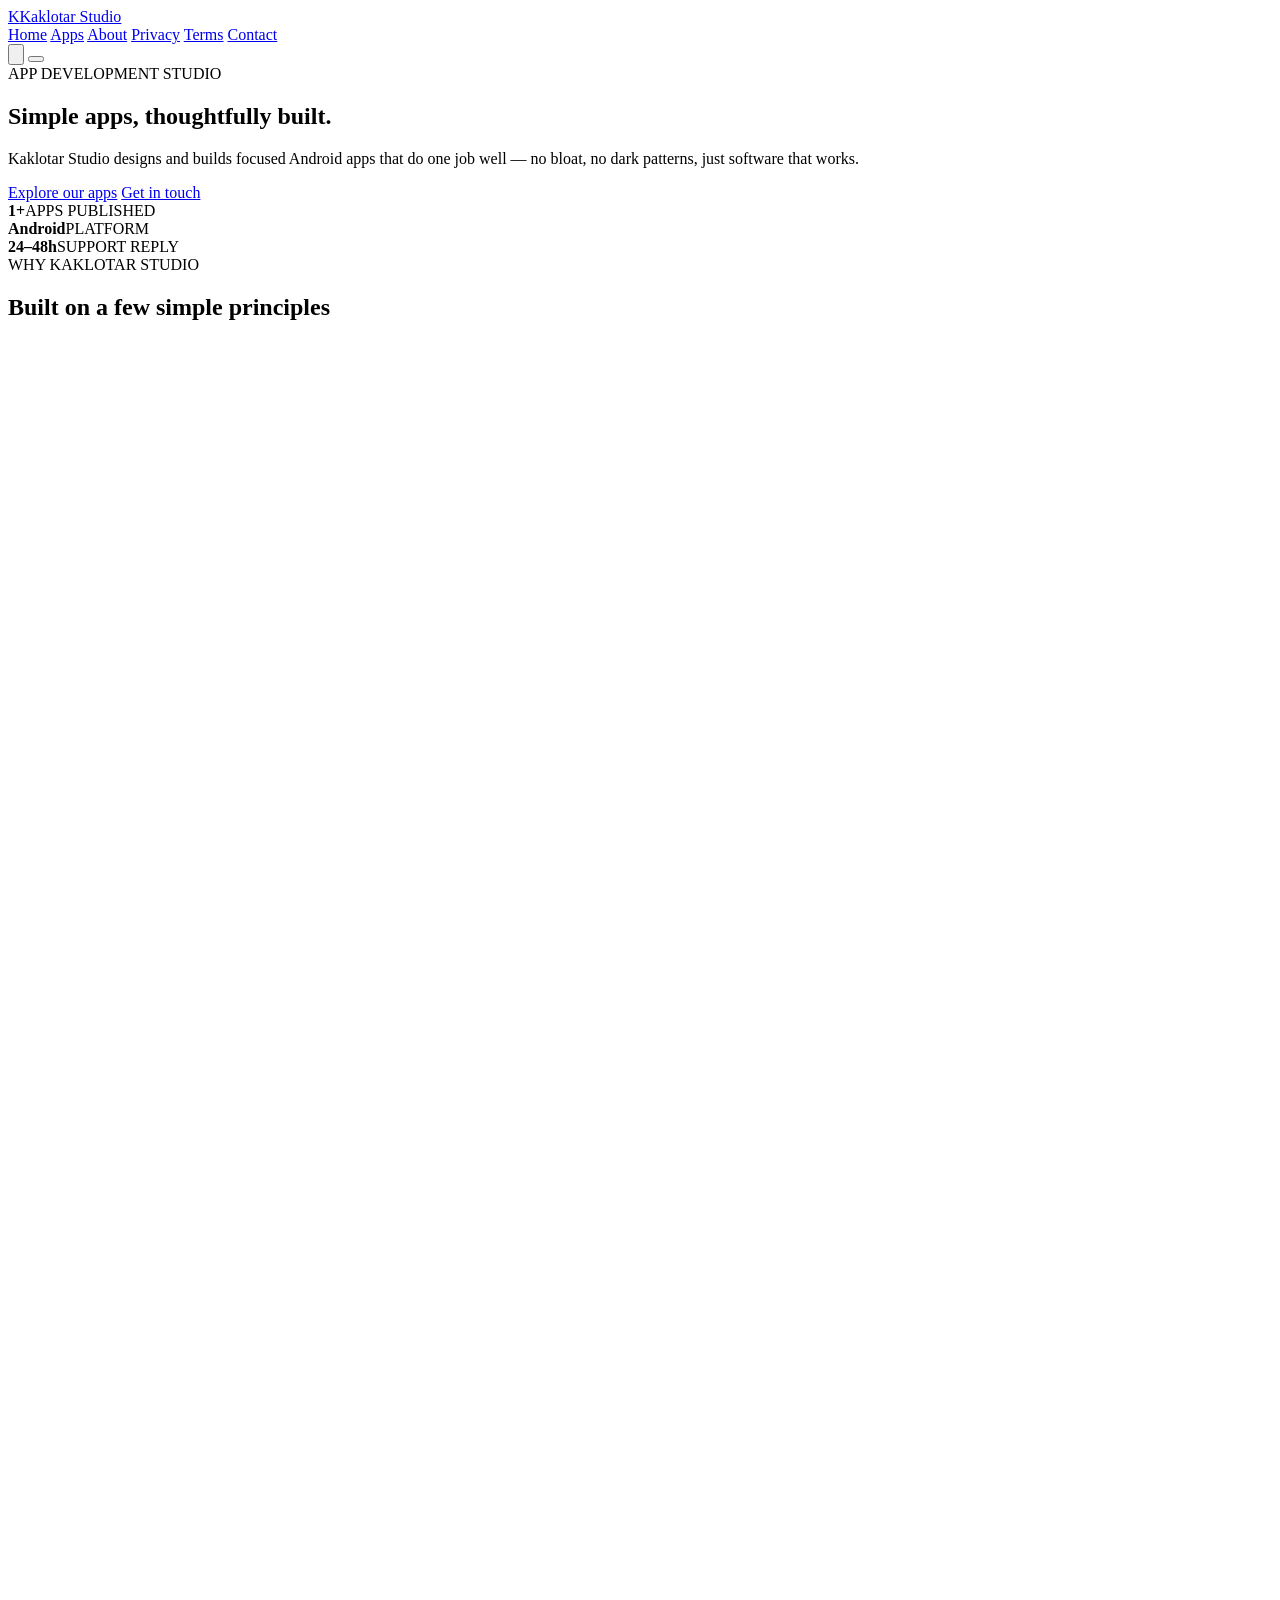
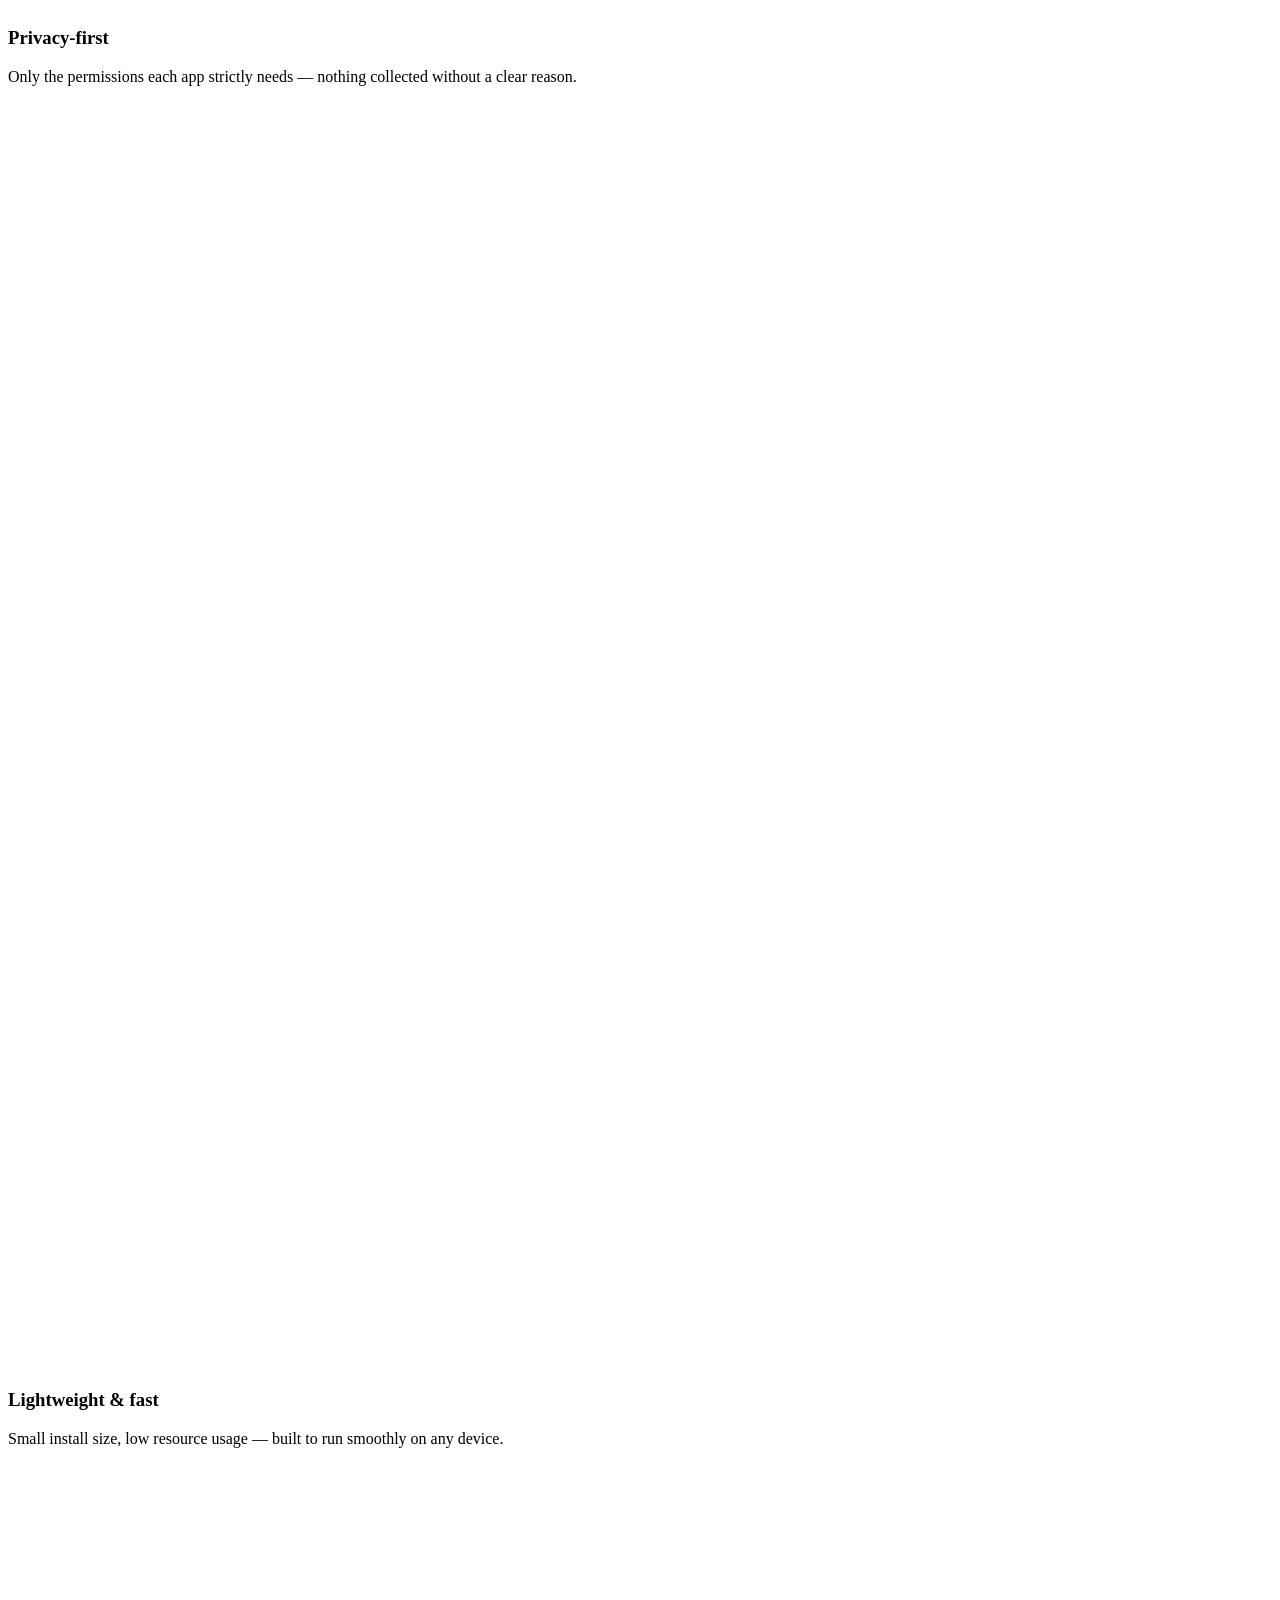
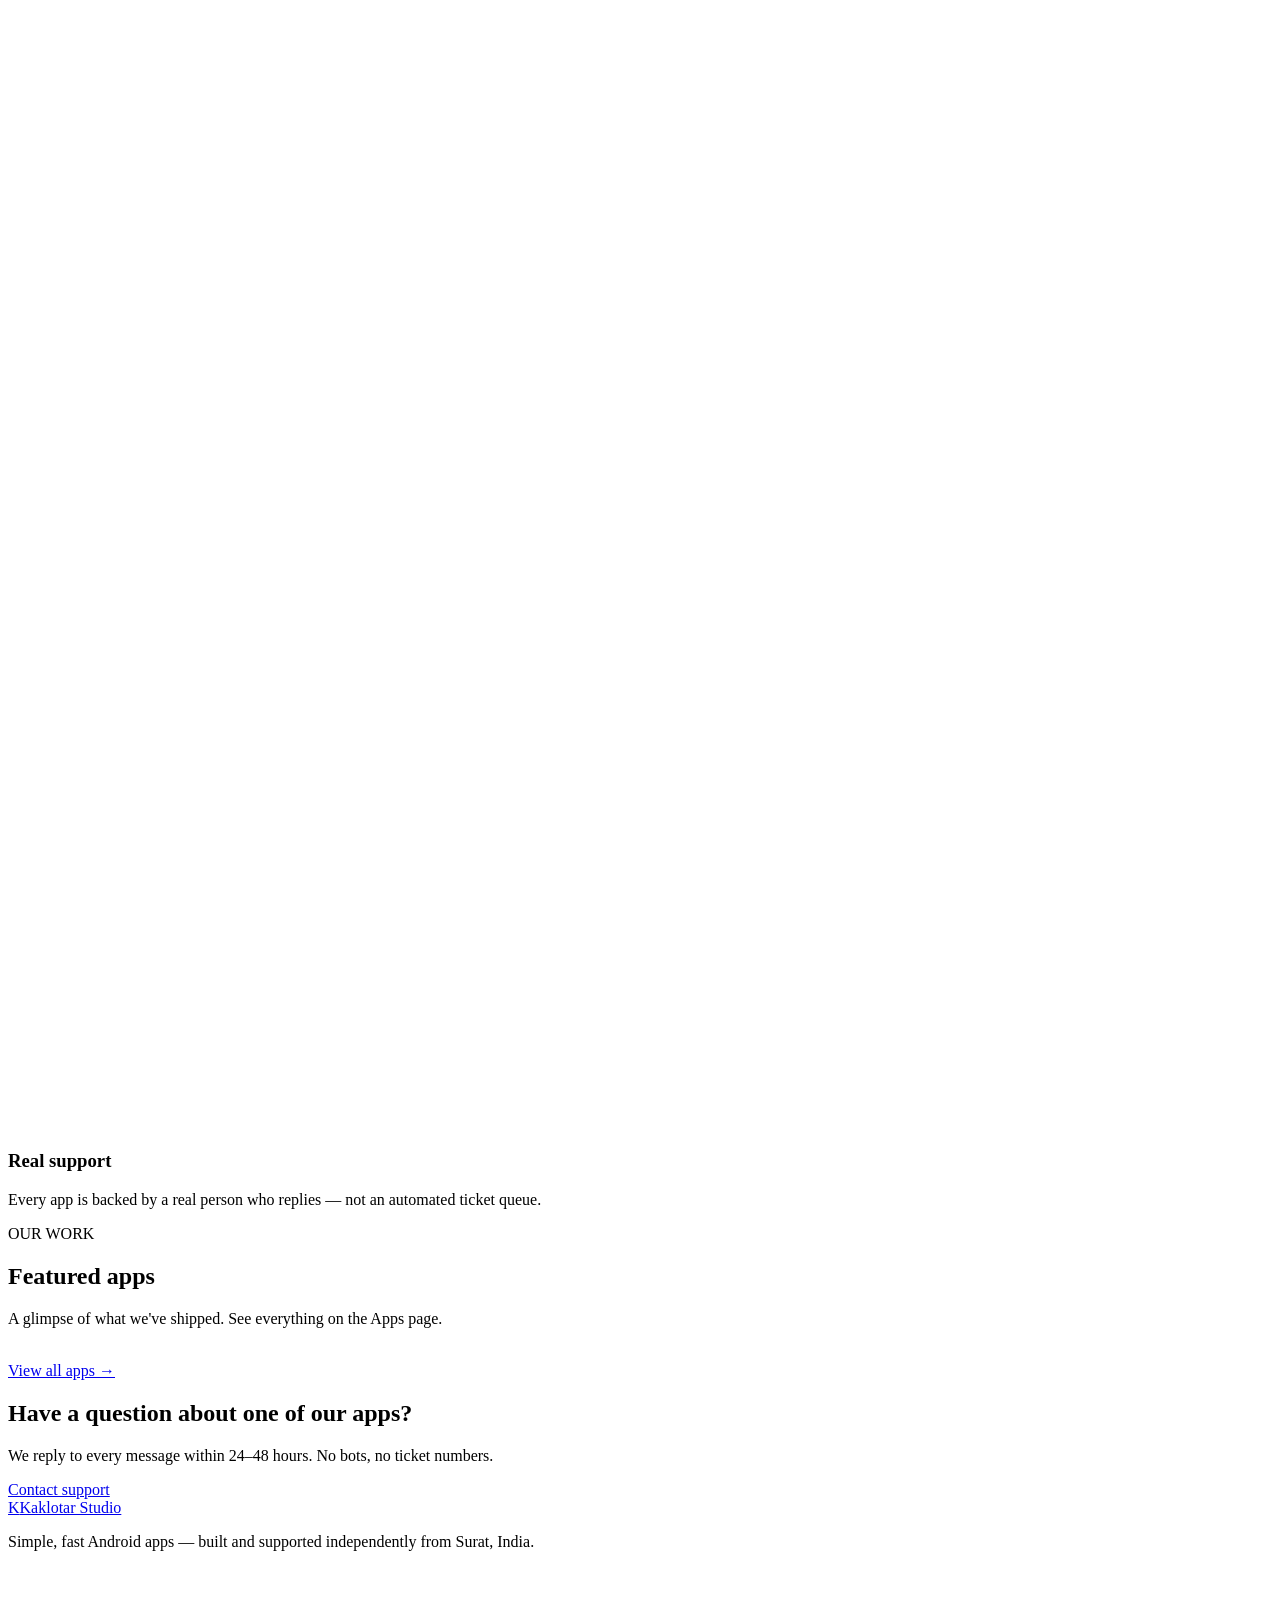
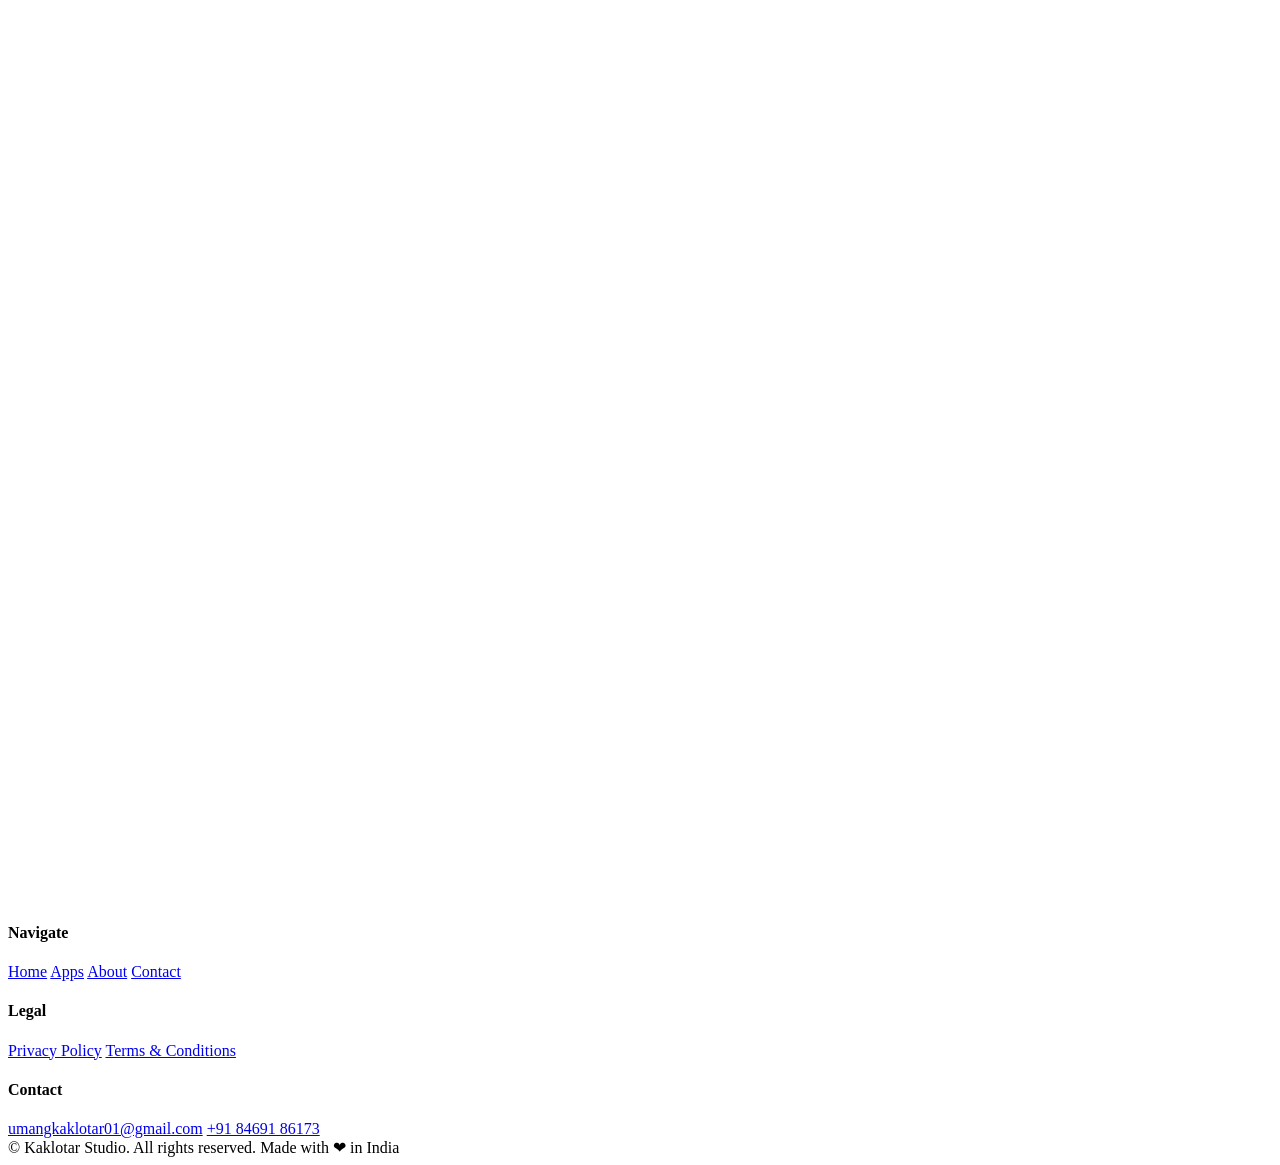
==== index.html @ 597c8db9 "Add files via upload" ====
<!DOCTYPE html>
<html lang="en">
<head>
<meta charset="UTF-8">
<meta name="viewport" content="width=device-width, initial-scale=1.0">

<!-- ===== SEO / meta ===== -->
<title>Kaklotar Studio — Simple apps, thoughtfully built</title>
<meta name="description" content="Kaklotar Studio builds simple, fast Android apps focused on doing one job well. Explore our apps on Google Play.">
<meta name="theme-color" content="#0B0F17">
<link rel="canonical" href="https://umangkaklotar.github.io/">

<!-- Open Graph -->
<meta property="og:type" content="website">
<meta property="og:title" content="Kaklotar Studio — Simple apps, thoughtfully built">
<meta property="og:description" content="We build simple, fast Android apps focused on doing one job well.">
<meta property="og:url" content="https://umangkaklotar.github.io/">
<meta name="twitter:card" content="summary">

<link rel="icon" type="image/svg+xml" href="assets/img/favicon.svg">

<link rel="preconnect" href="https://fonts.googleapis.com">
<link href="https://fonts.googleapis.com/css2?family=Sora:wght@600;700&family=Inter:wght@400;500;600&family=JetBrains+Mono:wght@400;500&display=swap" rel="stylesheet">
<link rel="stylesheet" href="assets/css/style.css">
</head>
<body>

<!-- ============ HEADER (same block on every page) ============ -->
<header class="site-header">
  <div class="nav-inner">
    <a class="brand" href="index.html"><span class="mark">K</span>Kaklotar Studio</a>
    <nav id="primary-nav">
      <a href="index.html">Home</a>
      <a href="apps.html">Apps</a>
      <a href="about.html">About</a>
      <a href="privacy.html">Privacy</a>
      <a href="terms.html">Terms</a>
      <a href="contact.html">Contact</a>
    </nav>
    <div class="nav-actions">
      <button class="theme-toggle" onclick="toggleTheme()" aria-label="Toggle dark/light theme">
        <svg viewBox="0 0 24 24" fill="none" stroke-width="1.6"><path d="M12 3v2M12 19v2M4.2 4.2l1.4 1.4M18.4 18.4l1.4 1.4M3 12h2M19 12h2M4.2 19.8l1.4-1.4M18.4 5.6l1.4-1.4" stroke-linecap="round"/><circle cx="12" cy="12" r="4.2"/></svg>
      </button>
      <button id="hamburger" onclick="toggleMobileNav()" aria-label="Menu"><span></span><span></span><span></span></button>
    </div>
  </div>
</header>

<!-- ============ HERO ============ -->
<section class="hero wrap">
  <div class="eyebrow">APP DEVELOPMENT STUDIO</div>
  <h1>Simple apps, <span class="accent">thoughtfully built</span>.</h1>
  <p class="lead">Kaklotar Studio designs and builds focused Android apps that do one job well — no bloat, no dark patterns, just software that works.</p>
  <div class="hero-actions">
    <a href="apps.html" class="btn primary">Explore our apps</a>
    <a href="contact.html" class="btn ghost">Get in touch</a>
  </div>
  <div class="hero-stats">
    <div class="stat"><b>1+</b><span>APPS PUBLISHED</span></div>
    <div class="stat"><b>Android</b><span>PLATFORM</span></div>
    <div class="stat"><b>24–48h</b><span>SUPPORT REPLY</span></div>
  </div>
</section>

<!-- ============ HIGHLIGHTS ============ -->
<section class="section-alt">
  <div class="wrap">
    <div class="section-head">
      <span class="eyebrow">WHY KAKLOTAR STUDIO</span>
      <h2 class="reveal">Built on a few simple principles</h2>
    </div>
    <div class="grid-3">
      <div class="feature-card reveal">
        <div class="feature-icon"><svg viewBox="0 0 24 24" fill="none"><path d="M12 3l7 3v5c0 4.5-3 8-7 10-4-2-7-5.5-7-10V6l7-3z" stroke-linejoin="round"/></svg></div>
        <h3>Privacy-first</h3>
        <p>Only the permissions each app strictly needs — nothing collected without a clear reason.</p>
      </div>
      <div class="feature-card reveal d1">
        <div class="feature-icon"><svg viewBox="0 0 24 24" fill="none"><path d="M13 2L4 14h6l-1 8 9-12h-6l1-8z" stroke-linejoin="round"/></svg></div>
        <h3>Lightweight & fast</h3>
        <p>Small install size, low resource usage — built to run smoothly on any device.</p>
      </div>
      <div class="feature-card reveal d2">
        <div class="feature-icon"><svg viewBox="0 0 24 24" fill="none"><path d="M21 11.5a8.5 8.5 0 1 1-3.8-7.1M21 4v6h-6" stroke-linecap="round" stroke-linejoin="round"/></svg></div>
        <h3>Real support</h3>
        <p>Every app is backed by a real person who replies — not an automated ticket queue.</p>
      </div>
    </div>
  </div>
</section>

<!-- ============ FEATURED APPS ============ -->
<section class="wrap">
  <div class="section-head">
    <span class="eyebrow">OUR WORK</span>
    <h2 class="reveal">Featured apps</h2>
    <p class="reveal">A glimpse of what we've shipped. See everything on the Apps page.</p>
  </div>
  <div class="grid-3" id="featured-apps"></div>
  <div style="margin-top:34px;">
    <a href="apps.html" class="btn ghost">View all apps →</a>
  </div>
</section>

<!-- ============ CTA ============ -->
<section class="wrap">
  <div class="cta-banner reveal">
    <h2>Have a question about one of our apps?</h2>
    <p>We reply to every message within 24–48 hours. No bots, no ticket numbers.</p>
    <a href="contact.html" class="btn primary">Contact support</a>
  </div>
</section>

<!-- ============ FOOTER (same block on every page) ============ -->
<footer class="site-footer">
  <div class="wrap">
    <div class="footer-grid">
      <div class="footer-brand">
        <a class="brand" href="index.html"><span class="mark">K</span>Kaklotar Studio</a>
        <p>Simple, fast Android apps — built and supported independently from Surat, India.</p>
        <div class="social-row">
          <a href="https://github.com/umangkaklotar" target="_blank" rel="noopener" aria-label="GitHub"><svg viewBox="0 0 24 24" fill="none" stroke-width="1.6"><path d="M9 19c-4.3 1.4-4.3-2.5-6-3m12 5v-3.5c0-1 .1-1.4-.5-2 2.8-.3 5.5-1.4 5.5-6a4.6 4.6 0 0 0-1.3-3.2 4.2 4.2 0 0 0-.1-3.2s-1.1-.3-3.5 1.3a12.3 12.3 0 0 0-6.4 0C6.3 2.8 5.2 3.1 5.2 3.1a4.2 4.2 0 0 0-.1 3.2A4.6 4.6 0 0 0 3.8 9.5c0 4.6 2.7 5.7 5.5 6-.6.6-.6 1.2-.5 2V21"/></svg></a>
          <a href="mailto:umangkaklotar01@gmail.com" aria-label="Email"><svg viewBox="0 0 24 24" fill="none" stroke-width="1.6"><path d="M4 4h16v16H4z"/><path d="M4 6l8 7 8-7"/></svg></a>
        </div>
      </div>
      <div class="footer-col">
        <h4>Navigate</h4>
        <a href="index.html">Home</a>
        <a href="apps.html">Apps</a>
        <a href="about.html">About</a>
        <a href="contact.html">Contact</a>
      </div>
      <div class="footer-col">
        <h4>Legal</h4>
        <a href="privacy.html">Privacy Policy</a>
        <a href="terms.html">Terms & Conditions</a>
      </div>
      <div class="footer-col">
        <h4>Contact</h4>
        <a href="mailto:umangkaklotar01@gmail.com">umangkaklotar01@gmail.com</a>
        <a href="tel:+918469186173">+91 84691 86173</a>
      </div>
    </div>
    <div class="footer-bottom">
      <span>© <span id="footer-year"></span> Kaklotar Studio. All rights reserved.</span>
      <span>Made with <span class="made-with">❤</span> in India</span>
    </div>
  </div>
</footer>

<script src="assets/js/apps-data.js"></script>
<script src="assets/js/render-apps.js"></script>
<script src="assets/js/main.js"></script>
<script>renderApps("featured-apps", { featuredOnly: true, limit: 3 });</script>
</body>
</html>
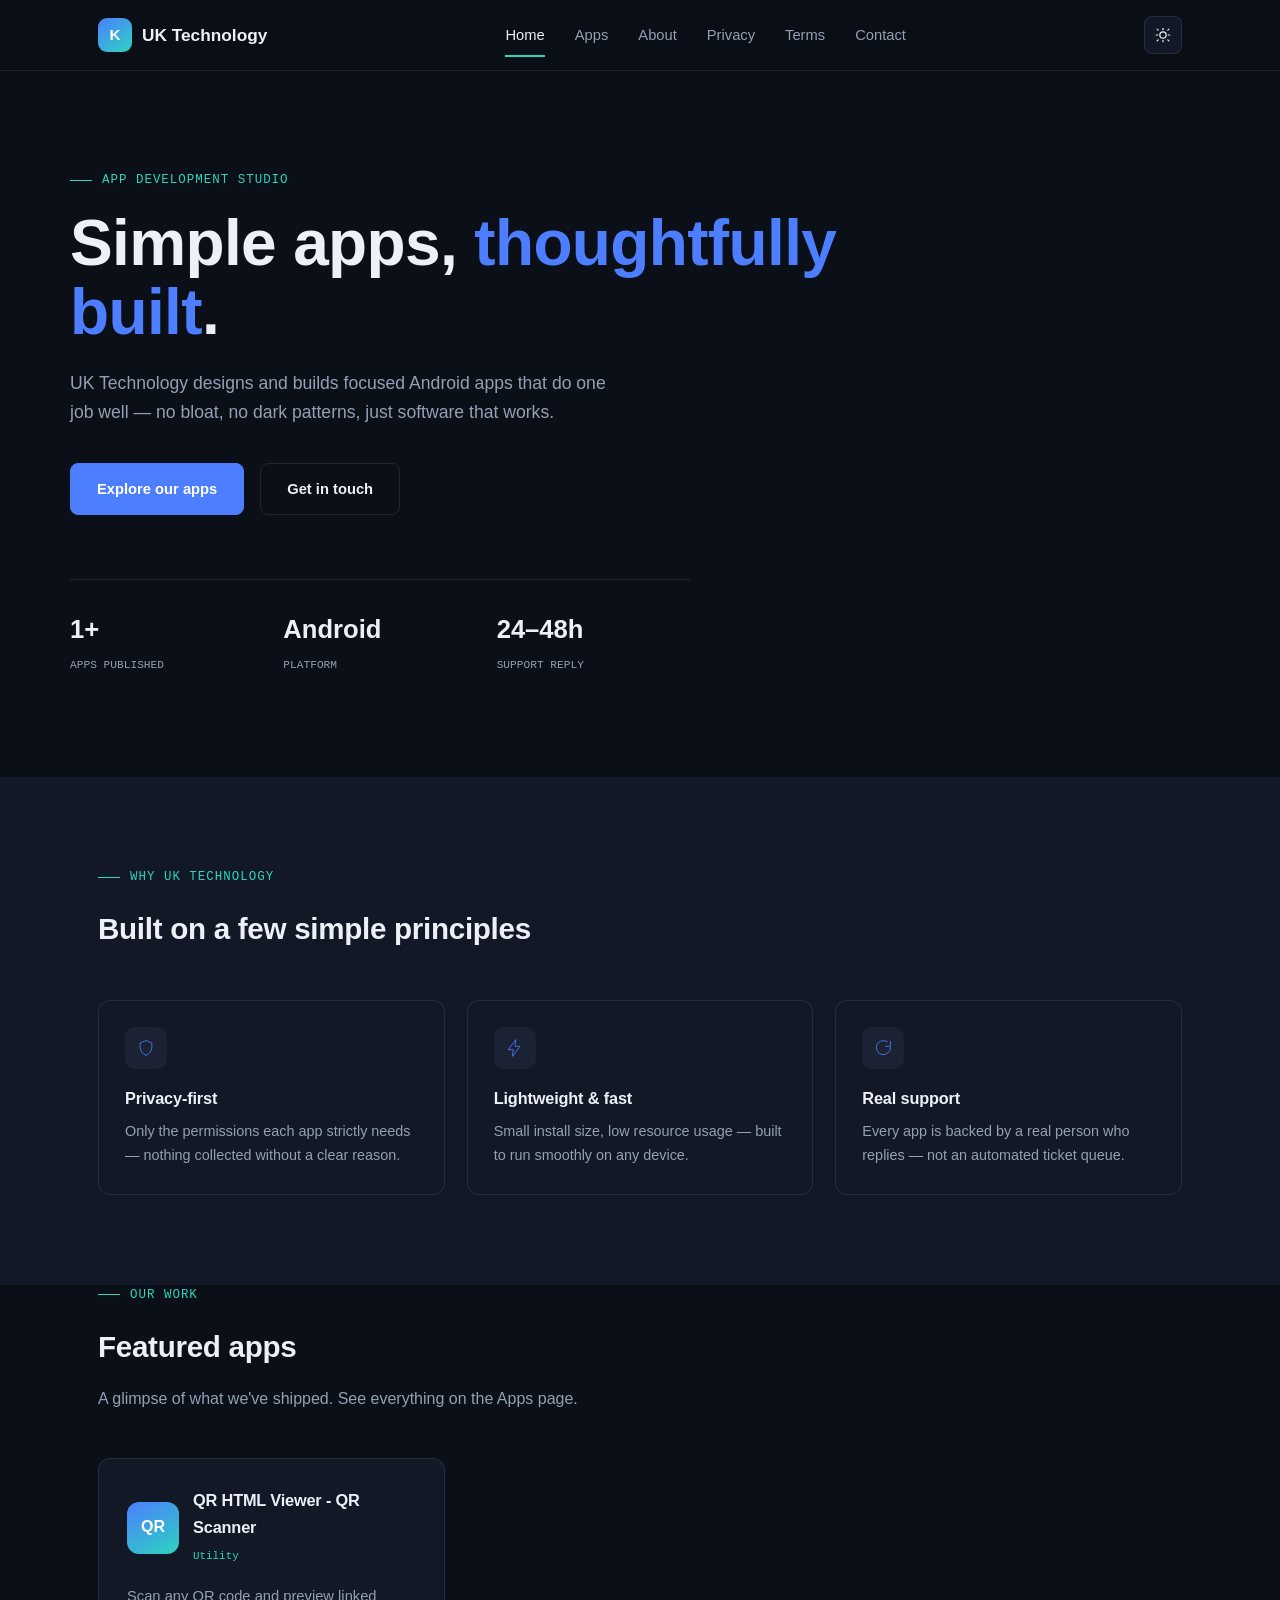
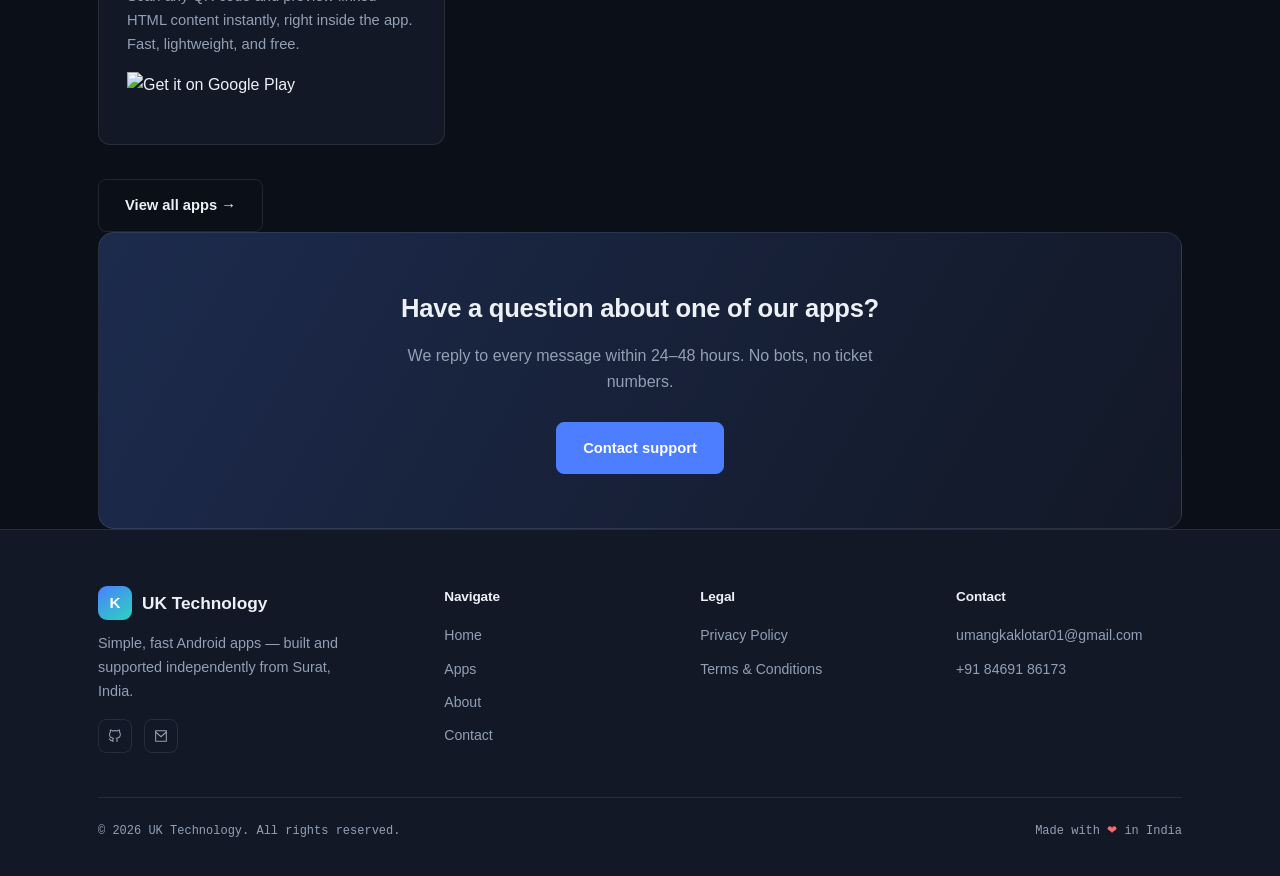
==== commit 08d5388b: "Rebrand project to UK Technology Updated all instances of "Kaklotar Studio" to "UK Technology" acros" ====
--- a/index.html
+++ b/index.html
@@ -5,14 +5,14 @@
 <meta name="viewport" content="width=device-width, initial-scale=1.0">
 
 <!-- ===== SEO / meta ===== -->
-<title>Kaklotar Studio — Simple apps, thoughtfully built</title>
-<meta name="description" content="Kaklotar Studio builds simple, fast Android apps focused on doing one job well. Explore our apps on Google Play.">
+<title>UK Technology — Simple apps, thoughtfully built</title>
+<meta name="description" content="UK Technology builds simple, fast Android apps focused on doing one job well. Explore our apps on Google Play.">
 <meta name="theme-color" content="#0B0F17">
 <link rel="canonical" href="https://umangkaklotar.github.io/">
 
 <!-- Open Graph -->
 <meta property="og:type" content="website">
-<meta property="og:title" content="Kaklotar Studio — Simple apps, thoughtfully built">
+<meta property="og:title" content="UK Technology — Simple apps, thoughtfully built">
 <meta property="og:description" content="We build simple, fast Android apps focused on doing one job well.">
 <meta property="og:url" content="https://umangkaklotar.github.io/">
 <meta name="twitter:card" content="summary">
@@ -28,7 +28,7 @@
 <!-- ============ HEADER (same block on every page) ============ -->
 <header class="site-header">
   <div class="nav-inner">
-    <a class="brand" href="index.html"><span class="mark">K</span>Kaklotar Studio</a>
+    <a class="brand" href="index.html"><span class="mark">K</span>UK Technology</a>
     <nav id="primary-nav">
       <a href="index.html">Home</a>
       <a href="apps.html">Apps</a>
@@ -50,7 +50,7 @@
 <section class="hero wrap">
   <div class="eyebrow">APP DEVELOPMENT STUDIO</div>
   <h1>Simple apps, <span class="accent">thoughtfully built</span>.</h1>
-  <p class="lead">Kaklotar Studio designs and builds focused Android apps that do one job well — no bloat, no dark patterns, just software that works.</p>
+  <p class="lead">UK Technology designs and builds focused Android apps that do one job well — no bloat, no dark patterns, just software that works.</p>
   <div class="hero-actions">
     <a href="apps.html" class="btn primary">Explore our apps</a>
     <a href="contact.html" class="btn ghost">Get in touch</a>
@@ -66,7 +66,7 @@
 <section class="section-alt">
   <div class="wrap">
     <div class="section-head">
-      <span class="eyebrow">WHY KAKLOTAR STUDIO</span>
+      <span class="eyebrow">WHY UK TECHNOLOGY</span>
       <h2 class="reveal">Built on a few simple principles</h2>
     </div>
     <div class="grid-3">
@@ -116,7 +116,7 @@
   <div class="wrap">
     <div class="footer-grid">
       <div class="footer-brand">
-        <a class="brand" href="index.html"><span class="mark">K</span>Kaklotar Studio</a>
+        <a class="brand" href="index.html"><span class="mark">K</span>UK Technology</a>
         <p>Simple, fast Android apps — built and supported independently from Surat, India.</p>
         <div class="social-row">
           <a href="https://github.com/umangkaklotar" target="_blank" rel="noopener" aria-label="GitHub"><svg viewBox="0 0 24 24" fill="none" stroke-width="1.6"><path d="M9 19c-4.3 1.4-4.3-2.5-6-3m12 5v-3.5c0-1 .1-1.4-.5-2 2.8-.3 5.5-1.4 5.5-6a4.6 4.6 0 0 0-1.3-3.2 4.2 4.2 0 0 0-.1-3.2s-1.1-.3-3.5 1.3a12.3 12.3 0 0 0-6.4 0C6.3 2.8 5.2 3.1 5.2 3.1a4.2 4.2 0 0 0-.1 3.2A4.6 4.6 0 0 0 3.8 9.5c0 4.6 2.7 5.7 5.5 6-.6.6-.6 1.2-.5 2V21"/></svg></a>
@@ -142,7 +142,7 @@
       </div>
     </div>
     <div class="footer-bottom">
-      <span>© <span id="footer-year"></span> Kaklotar Studio. All rights reserved.</span>
+      <span>© <span id="footer-year"></span> UK Technology. All rights reserved.</span>
       <span>Made with <span class="made-with">❤</span> in India</span>
     </div>
   </div>
--- a/assets/css/style.css
+++ b/assets/css/style.css
@@ -0,0 +1,270 @@
+/* =========================================================================
+   UK TECHNOLOGY â€” SHARED STYLESHEET
+   -------------------------------------------------------------------------
+   Sections in this file:
+   1. Theme tokens (dark default + light override)
+   2. Reset & base
+   3. Layout helpers
+   4. Header / navigation
+   5. Buttons & badges
+   6. Hero
+   7. Cards (apps, features, contact)
+   8. Sections generic (about, privacy, terms)
+   9. Forms
+   10. Footer
+   11. Scroll reveal + utilities
+   12. Responsive
+   ========================================================================= */
+
+/* ---------- 1. THEME TOKENS ---------- */
+:root,
+[data-theme="dark"] {
+  --bg: #0B0F17;
+  --surface: #121826;
+  --surface-2: #1A2233;
+  --border: rgba(255, 255, 255, 0.09);
+  --text: #EDF1F7;
+  --muted: #93A0B4;
+  --primary: #4C7EFF;
+  --primary-strong: #6E97FF;
+  --accent: #2DD4BF;
+  --success: #2DD4BF;
+  --danger: #FF6B6B;
+  --shadow: 0 20px 40px -20px rgba(0, 0, 0, 0.6);
+}
+
+[data-theme="light"] {
+  --bg: #FFFFFF;
+  --surface: #F5F7FB;
+  --surface-2: #ECF0F6;
+  --border: rgba(15, 23, 42, 0.09);
+  --text: #10131A;
+  --muted: #5B6472;
+  --primary: #2F5FE0;
+  --primary-strong: #244CBB;
+  --accent: #0EA394;
+  --success: #0EA394;
+  --danger: #E0453B;
+  --shadow: 0 20px 40px -24px rgba(15, 23, 42, 0.18);
+}
+
+/* ---------- 2. RESET & BASE ---------- */
+* { box-sizing: border-box; margin: 0; padding: 0; }
+html { scroll-behavior: smooth; }
+body {
+  background: var(--bg);
+  color: var(--text);
+  font-family: 'Inter', sans-serif;
+  line-height: 1.65;
+  transition: background .25s ease, color .25s ease;
+  overflow-x: hidden;
+}
+a { color: inherit; text-decoration: none; }
+ul { list-style: none; }
+img { display: block; max-width: 100%; }
+h1, h2, h3, h4 { font-family: 'Sora', sans-serif; font-weight: 600; letter-spacing: -0.01em; }
+::selection { background: var(--accent); color: #06110E; }
+.mono { font-family: 'JetBrains Mono', monospace; }
+.muted { color: var(--muted); }
+
+/* ---------- 3. LAYOUT HELPERS ---------- */
+.wrap { max-width: 1140px; margin: 0 auto; padding: 0 28px; }
+.page-hero { padding: 150px 0 60px; }
+.page-hero h1 { font-size: clamp(2rem, 5vw, 3rem); max-width: 760px; }
+.page-hero p { margin-top: 16px; color: var(--muted); max-width: 620px; font-size: 1.05rem; }
+section { padding: 90px 0; }
+.section-alt { background: var(--surface); }
+.section-head { max-width: 620px; margin-bottom: 46px; }
+.eyebrow {
+  font-family: 'JetBrains Mono', monospace; font-size: 0.78rem; color: var(--accent);
+  letter-spacing: 0.08em; display: flex; align-items: center; gap: 10px; margin-bottom: 18px;
+}
+.eyebrow::before { content: ''; width: 22px; height: 1px; background: var(--accent); }
+.section-head h2 { font-size: 1.85rem; }
+.section-head p { margin-top: 14px; color: var(--muted); }
+.grid-2 { display: grid; grid-template-columns: 1fr 1fr; gap: 22px; }
+.grid-3 { display: grid; grid-template-columns: repeat(3, 1fr); gap: 22px; }
+
+/* ---------- 4. HEADER / NAV ---------- */
+header.site-header {
+  position: fixed; top: 0; left: 0; right: 0; z-index: 100;
+  backdrop-filter: blur(12px);
+  background: color-mix(in srgb, var(--bg) 78%, transparent);
+  border-bottom: 1px solid var(--border);
+}
+.nav-inner {
+  max-width: 1140px; margin: 0 auto; padding: 16px 28px;
+  display: flex; align-items: center; justify-content: space-between; gap: 20px;
+}
+.brand { display: flex; align-items: center; gap: 10px; font-family: 'Sora', sans-serif; font-weight: 700; font-size: 1.08rem; }
+.brand .mark {
+  width: 34px; height: 34px; border-radius: 9px;
+  background: linear-gradient(145deg, var(--primary), var(--accent));
+  color: #fff; display: flex; align-items: center; justify-content: center;
+  font-family: 'Sora', sans-serif; font-weight: 700; font-size: 0.95rem;
+}
+nav#primary-nav { display: flex; align-items: center; gap: 30px; }
+nav#primary-nav a { font-size: 0.92rem; color: var(--muted); padding: 6px 0; position: relative; }
+nav#primary-nav a:hover, nav#primary-nav a.active { color: var(--text); }
+nav#primary-nav a.active::after {
+  content: ''; position: absolute; left: 0; right: 0; bottom: -4px; height: 2px; background: var(--accent);
+}
+.nav-actions { display: flex; align-items: center; gap: 14px; }
+
+.theme-toggle {
+  width: 38px; height: 38px; border-radius: 8px; border: 1px solid var(--border);
+  background: var(--surface); display: flex; align-items: center; justify-content: center; cursor: pointer;
+}
+.theme-toggle svg { width: 18px; height: 18px; stroke: var(--text); }
+
+#hamburger { display: none; flex-direction: column; gap: 5px; background: none; border: none; cursor: pointer; padding: 4px; }
+#hamburger span { width: 22px; height: 2px; background: var(--text); transition: transform .2s ease, opacity .2s ease; }
+#hamburger.active span:nth-child(1) { transform: translateY(7px) rotate(45deg); }
+#hamburger.active span:nth-child(2) { opacity: 0; }
+#hamburger.active span:nth-child(3) { transform: translateY(-7px) rotate(-45deg); }
+
+/* ---------- 5. BUTTONS & BADGES ---------- */
+.btn {
+  font-family: 'Inter', sans-serif; font-weight: 600; font-size: 0.92rem;
+  padding: 13px 26px; border-radius: 8px; display: inline-flex; align-items: center; gap: 10px;
+  border: 1px solid var(--border); transition: all .2s ease; cursor: pointer;
+}
+.btn.primary { background: var(--primary); color: #fff; border-color: var(--primary); }
+.btn.primary:hover { background: var(--primary-strong); }
+.btn.ghost { background: transparent; color: var(--text); }
+.btn.ghost:hover { border-color: var(--primary); color: var(--primary); }
+.btn.block { width: 100%; justify-content: center; }
+
+.play-badge img { height: 44px; }
+
+.tag {
+  font-family: 'JetBrains Mono', monospace; font-size: 0.7rem; color: var(--accent);
+  border: 1px solid var(--border); border-radius: 20px; padding: 3px 10px; display: inline-block;
+}
+
+/* ---------- 6. HERO ---------- */
+.hero { padding: 170px 0 100px; }
+.hero h1 { font-size: clamp(2.4rem, 5.8vw, 4rem); line-height: 1.08; max-width: 820px; }
+.hero h1 .accent { color: var(--primary); }
+.hero p.lead { margin-top: 22px; color: var(--muted); font-size: 1.1rem; max-width: 560px; }
+.hero-actions { margin-top: 36px; display: flex; gap: 16px; flex-wrap: wrap; }
+.hero-stats {
+  margin-top: 64px; display: grid; grid-template-columns: repeat(3, 1fr); gap: 20px;
+  border-top: 1px solid var(--border); padding-top: 28px; max-width: 620px;
+}
+.hero-stats .stat b { font-family: 'Sora', sans-serif; font-size: 1.6rem; display: block; }
+.hero-stats .stat span { font-family: 'JetBrains Mono', monospace; font-size: 0.7rem; color: var(--muted); }
+
+/* ---------- 7. CARDS ---------- */
+.card {
+  background: var(--surface); border: 1px solid var(--border); border-radius: 12px;
+  padding: 28px; transition: border-color .2s ease, transform .2s ease;
+}
+.card:hover { border-color: color-mix(in srgb, var(--primary) 50%, var(--border)); transform: translateY(-3px); }
+
+.app-card { background: var(--surface); border: 1px solid var(--border); border-radius: 12px; padding: 28px; display: flex; flex-direction: column; gap: 16px; transition: border-color .2s ease, transform .2s ease; }
+.app-card:hover { border-color: color-mix(in srgb, var(--primary) 50%, var(--border)); transform: translateY(-3px); }
+.app-top { display: flex; align-items: center; gap: 14px; }
+.app-icon {
+  width: 52px; height: 52px; border-radius: 12px; flex-shrink: 0;
+  background: linear-gradient(150deg, var(--primary), var(--accent)); color: #fff;
+  display: flex; align-items: center; justify-content: center; font-family: 'Sora', sans-serif; font-weight: 700;
+}
+.app-name { font-size: 1.02rem; }
+.app-tag { font-family: 'JetBrains Mono', monospace; font-size: 0.68rem; color: var(--accent); }
+.app-desc { color: var(--muted); font-size: 0.92rem; flex: 1; }
+
+.feature-card { background: var(--surface); border: 1px solid var(--border); border-radius: 12px; padding: 26px; }
+.feature-icon {
+  width: 42px; height: 42px; border-radius: 10px; background: var(--surface-2);
+  display: flex; align-items: center; justify-content: center; margin-bottom: 16px;
+}
+.feature-icon svg { width: 20px; height: 20px; stroke: var(--primary); }
+.feature-card h3 { font-size: 1.02rem; margin-bottom: 8px; }
+.feature-card p { color: var(--muted); font-size: 0.9rem; }
+
+.contact-card { background: var(--surface); border: 1px solid var(--border); border-radius: 12px; padding: 26px; transition: transform .2s ease, border-color .2s ease; }
+.contact-card:hover { transform: translateY(-3px); border-color: color-mix(in srgb, var(--primary) 50%, var(--border)); }
+.contact-label { font-family: 'JetBrains Mono', monospace; font-size: 0.7rem; color: var(--muted); text-transform: uppercase; letter-spacing: 0.06em; margin-bottom: 8px; }
+.contact-value { font-weight: 500; }
+
+.team-card { text-align: center; }
+.team-avatar {
+  width: 76px; height: 76px; border-radius: 50%; margin: 0 auto 16px;
+  background: linear-gradient(150deg, var(--primary), var(--accent)); color: #fff;
+  display: flex; align-items: center; justify-content: center; font-family: 'Sora', sans-serif; font-weight: 700; font-size: 1.4rem;
+}
+
+/* ---------- 8. GENERIC CONTENT SECTIONS (privacy/terms/about) ---------- */
+.prose h2 { font-size: 1.2rem; margin: 34px 0 10px; }
+.prose h2:first-child { margin-top: 0; }
+.prose p, .prose li { color: var(--muted); font-size: 0.96rem; margin-bottom: 10px; }
+.prose ul { padding-left: 20px; list-style: disc; }
+.prose strong { color: var(--text); }
+.last-updated { font-family: 'JetBrains Mono', monospace; font-size: 0.78rem; color: var(--muted); margin-bottom: 34px; display: block; }
+
+.values-grid { display: grid; grid-template-columns: repeat(2, 1fr); gap: 20px; }
+
+/* ---------- 9. FORMS ---------- */
+.form-field { margin-bottom: 20px; }
+.form-field label { display: block; font-size: 0.85rem; margin-bottom: 8px; color: var(--muted); }
+.form-field input, .form-field textarea {
+  width: 100%; padding: 13px 14px; border-radius: 8px; border: 1px solid var(--border);
+  background: var(--surface); color: var(--text); font-family: 'Inter', sans-serif; font-size: 0.95rem;
+}
+.form-field input:focus, .form-field textarea:focus { outline: none; border-color: var(--primary); }
+#form-status { margin-top: 14px; font-size: 0.88rem; min-height: 20px; }
+
+/* ---------- 10. FOOTER ---------- */
+footer.site-footer { border-top: 1px solid var(--border); padding: 56px 0 34px; background: var(--surface); }
+.footer-grid { display: grid; grid-template-columns: 1.4fr 1fr 1fr 1fr; gap: 30px; margin-bottom: 40px; }
+.footer-col h4 { font-size: 0.85rem; margin-bottom: 16px; color: var(--text); }
+.footer-col a { display: block; color: var(--muted); font-size: 0.88rem; margin-bottom: 10px; }
+.footer-col a:hover { color: var(--text); }
+.footer-brand p { color: var(--muted); font-size: 0.9rem; margin-top: 12px; max-width: 260px; }
+.social-row { display: flex; gap: 12px; margin-top: 16px; }
+.social-row a {
+  width: 34px; height: 34px; border-radius: 8px; border: 1px solid var(--border);
+  display: flex; align-items: center; justify-content: center;
+}
+.social-row a:hover { border-color: var(--primary); }
+.social-row svg { width: 16px; height: 16px; stroke: var(--muted); }
+.footer-bottom {
+  border-top: 1px solid var(--border); padding-top: 24px; display: flex; justify-content: space-between;
+  flex-wrap: wrap; gap: 10px; font-family: 'JetBrains Mono', monospace; font-size: 0.75rem; color: var(--muted);
+}
+.made-with { color: var(--danger); }
+
+/* ---------- 11. SCROLL REVEAL + UTILITIES ---------- */
+.reveal { opacity: 0; transform: translateY(20px); transition: opacity .6s ease, transform .6s ease; }
+.reveal.in { opacity: 1; transform: translateY(0); }
+.reveal.d1 { transition-delay: .08s; }
+.reveal.d2 { transition-delay: .16s; }
+.center { text-align: center; }
+.cta-banner {
+  background: linear-gradient(120deg, color-mix(in srgb, var(--primary) 18%, var(--surface)), var(--surface));
+  border: 1px solid var(--border); border-radius: 16px; padding: 54px; text-align: center;
+}
+.cta-banner h2 { font-size: 1.6rem; margin-bottom: 14px; }
+.cta-banner p { color: var(--muted); max-width: 480px; margin: 0 auto 26px; }
+
+/* ---------- 12. RESPONSIVE ---------- */
+@media (max-width: 900px) {
+  .grid-2, .grid-3, .values-grid { grid-template-columns: 1fr; }
+  .footer-grid { grid-template-columns: 1fr 1fr; }
+}
+@media (max-width: 760px) {
+  nav#primary-nav {
+    position: fixed; top: 68px; left: 0; right: 0; bottom: 0;
+    background: var(--bg); flex-direction: column; align-items: flex-start; gap: 4px;
+    padding: 24px 28px; transform: translateX(100%); transition: transform .25s ease; overflow-y: auto;
+  }
+  nav#primary-nav.open { transform: translateX(0); }
+  nav#primary-nav a { padding: 14px 0; font-size: 1.02rem; width: 100%; border-bottom: 1px solid var(--border); }
+  #hamburger { display: flex; }
+  .footer-grid { grid-template-columns: 1fr; }
+  .hero-stats { grid-template-columns: repeat(3, 1fr); }
+}
+@media (prefers-reduced-motion: reduce) {
+  .reveal { transition: none; }
+}
